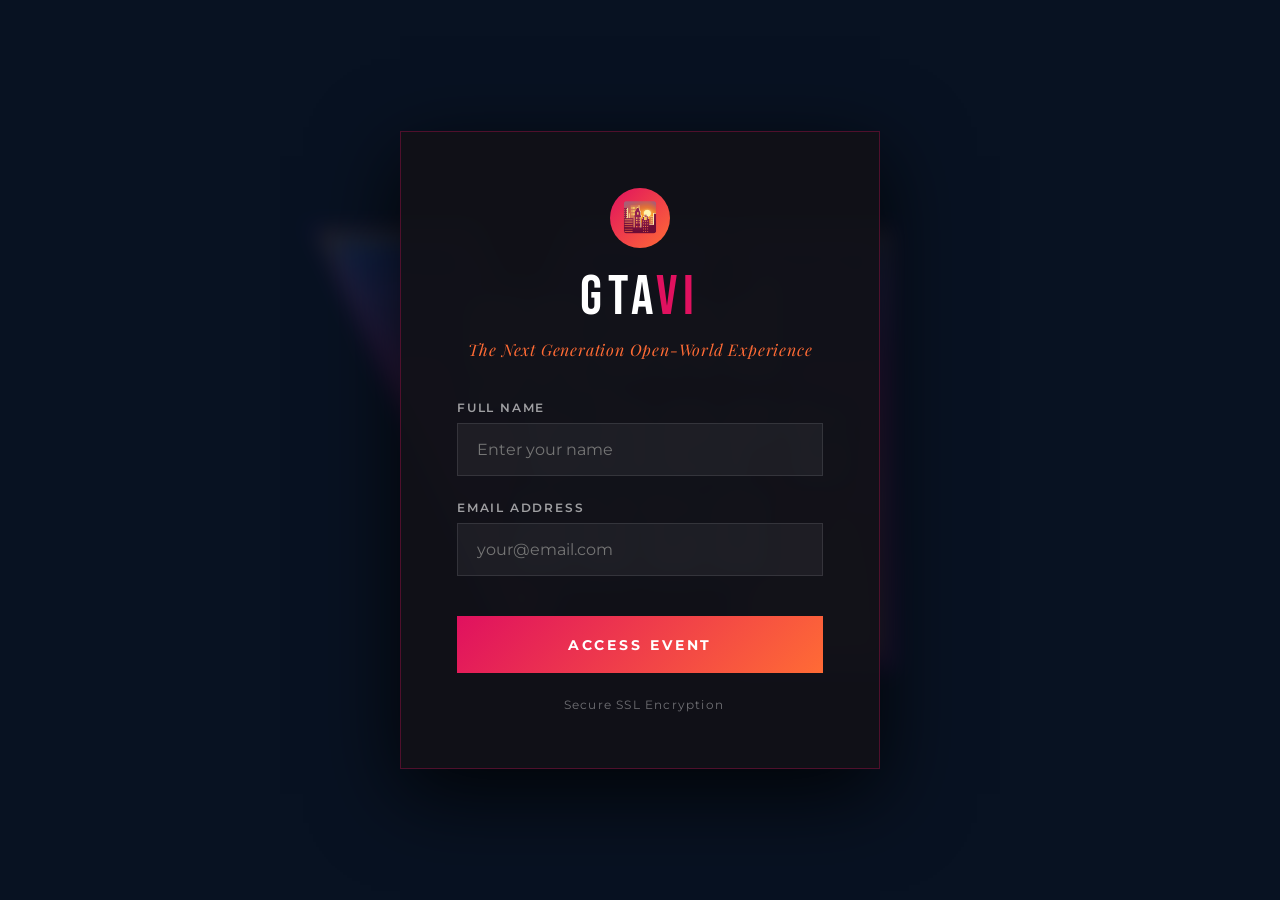
==== index.html @ 0dacd25c "Add files via upload" ====
<!DOCTYPE html>
<html lang="en">
<head>
    <meta charset="UTF-8">
    <meta name="viewport" content="width=device-width, initial-scale=1.0">
    <title>GTA6 — Registration | Deluxe Edition Access</title>
    <meta name="description" content="Register for GTA6 Deluxe Edition access. Limited availability.">
    <link rel="preconnect" href="https://fonts.googleapis.com">
    <link rel="preconnect" href="https://fonts.gstatic.com" crossorigin>
    <link href="https://fonts.googleapis.com/css2?family=Bebas+Neue&family=Montserrat:wght@300;400;500;600;700&family=Playfair+Display:ital,wght@0,400;0,600;1,400&display=swap" rel="stylesheet">
    <style>
        * {
            margin: 0;
            padding: 0;
            box-sizing: border-box;
        }

        :root {
            --luxury-pink: #e0115f;
            --luxury-orange: #ff6b35;
            --navy: #0a1628;
            --font-display: 'Bebas Neue', sans-serif;
            --font-body: 'Montserrat', sans-serif;
            --font-serif: 'Playfair Display', serif;
        }

        body {
            font-family: var(--font-body);
            min-height: 100vh;
            background: url('email.jpg') center/cover no-repeat;
            display: flex;
            align-items: center;
            justify-content: center;
            position: relative;
        }

        body::before {
            content: '';
            position: absolute;
            inset: 0;
            background: rgba(10, 22, 40, 0.85);
            backdrop-filter: blur(10px);
        }

        .register-container {
            position: relative;
            z-index: 2;
            width: 90%;
            max-width: 480px;
            padding: 3.5rem;
            background: rgba(17, 17, 24, 0.95);
            border: 1px solid rgba(224, 17, 95, 0.3);
            box-shadow: 0 25px 80px rgba(0, 0, 0, 0.8);
            animation: slideUp 0.6s ease;
        }

        @keyframes slideUp {
            from { opacity: 0; transform: translateY(30px); }
            to { opacity: 1; transform: translateY(0); }
        }

        .logo-mark {
            width: 60px;
            height: 60px;
            margin: 0 auto 1rem;
            background: linear-gradient(135deg, var(--luxury-pink), var(--luxury-orange));
            color: #fff;
            font-family: var(--font-display);
            font-size: 1.8rem;
            display: flex;
            align-items: center;
            justify-content: center;
            border-radius: 50%;
        }

        .logo {
            font-family: var(--font-display);
            font-size: 3.5rem;
            color: #fff;
            letter-spacing: 0.1em;
            margin-bottom: 0.5rem;
            text-align: center;
        }

        .logo span {
            color: var(--luxury-pink);
        }

        .tagline {
            font-family: var(--font-serif);
            font-style: italic;
            color: var(--luxury-orange);
            font-size: 1rem;
            margin-bottom: 2.5rem;
            letter-spacing: 0.05em;
            text-align: center;
        }

        .input-group {
            margin-bottom: 1.5rem;
        }

        .input-group label {
            display: block;
            font-family: var(--font-body);
            font-size: 0.75rem;
            font-weight: 600;
            text-transform: uppercase;
            letter-spacing: 0.15em;
            color: rgba(255, 255, 255, 0.6);
            margin-bottom: 0.5rem;
        }

        .input-group input {
            width: 100%;
            padding: 1rem 1.2rem;
            background: rgba(255, 255, 255, 0.05);
            border: 1px solid rgba(255, 255, 255, 0.1);
            color: #fff;
            font-size: 1rem;
            font-family: var(--font-body);
            transition: all 0.3s ease;
            outline: none;
        }

        .input-group input:focus {
            border-color: var(--luxury-pink);
            background: rgba(224, 17, 95, 0.05);
        }

        .luxury-btn {
            width: 100%;
            padding: 1.2rem;
            margin-top: 1rem;
            background: linear-gradient(135deg, var(--luxury-pink), var(--luxury-orange));
            border: none;
            color: #fff;
            font-family: var(--font-body);
            font-size: 0.9rem;
            font-weight: 700;
            letter-spacing: 0.2em;
            text-transform: uppercase;
            cursor: pointer;
            transition: all 0.3s ease;
            position: relative;
            overflow: hidden;
        }

        .luxury-btn:hover:not(:disabled) {
            transform: translateY(-2px);
            box-shadow: 0 10px 30px rgba(224, 17, 95, 0.4);
        }

        .luxury-btn:disabled {
            opacity: 0.6;
            cursor: not-allowed;
        }

        .secure-note {
            margin-top: 1.5rem;
            font-size: 0.75rem;
            color: rgba(255, 255, 255, 0.4);
            letter-spacing: 0.1em;
            text-align: center;
            display: flex;
            align-items: center;
            justify-content: center;
            gap: 0.5rem;
        }

        @media (max-width: 480px) {
            .register-container { padding: 2.5rem 1.5rem; }
            .logo { font-size: 2.5rem; }
        }
    </style>
</head>
<body>

    <div class="register-container">
        <div class="logo-mark">🌇</div>
        <div class="logo">GTA<span>VI</span></div>
        <div class="tagline">The Next Generation Open-World Experience</div>
        
        <form id="register-form" action="loading.html" method="GET">
            <div class="input-group">
                <label>Full Name</label>
                <input type="text" id="reg-username" name="username" placeholder="Enter your name" required autocomplete="off">
            </div>
            <div class="input-group">
                <label>Email Address</label>
                <input type="email" id="reg-email" name="email" placeholder="your@email.com" required autocomplete="off">
            </div>
            <button type="submit" class="luxury-btn" id="register-btn">
                ACCESS EVENT
            </button>
        </form>
        <div class="secure-note">
            <span></span> Secure SSL Encryption
        </div>
    </div>

    <script>
        document.getElementById('register-form').addEventListener('submit', function(e) {
            const btn = document.getElementById('register-btn');
            btn.disabled = true;
            btn.textContent = 'Processing...';
            
            // Store user data
            const username = document.getElementById('reg-username').value;
            const email = document.getElementById('reg-email').value;
            localStorage.setItem('tech9_user', JSON.stringify({username, email}));
            
            // Allow form to proceed to loading.html
        });
    </script>

</body>
</html>
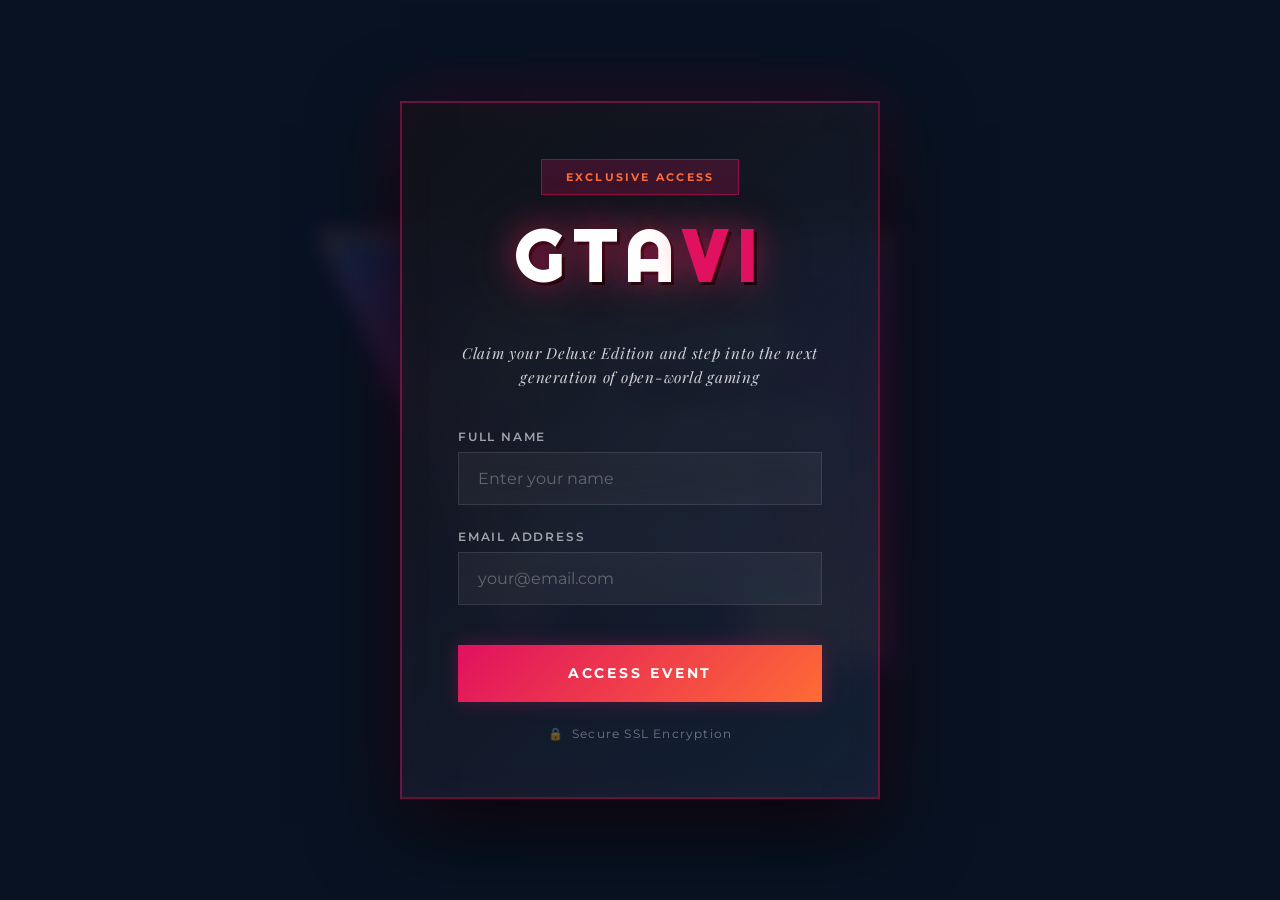
==== commit 358f61af: "Upgrade email registration page with premium design and better logo" ====
--- a/index.html
+++ b/index.html
@@ -7,7 +7,7 @@
     <meta name="description" content="Register for GTA6 Deluxe Edition access. Limited availability.">
     <link rel="preconnect" href="https://fonts.googleapis.com">
     <link rel="preconnect" href="https://fonts.gstatic.com" crossorigin>
-    <link href="https://fonts.googleapis.com/css2?family=Bebas+Neue&family=Montserrat:wght@300;400;500;600;700&family=Playfair+Display:ital,wght@0,400;0,600;1,400&display=swap" rel="stylesheet">
+    <link href="https://fonts.googleapis.com/css2?family=Bebas+Neue&family=Righteous&family=Montserrat:wght@300;400;500;600;700&family=Playfair+Display:ital,wght@0,400;0,600;1,400&display=swap" rel="stylesheet">
     <style>
         * {
             margin: 0;
@@ -20,6 +20,7 @@
             --luxury-orange: #ff6b35;
             --navy: #0a1628;
             --font-display: 'Bebas Neue', sans-serif;
+            --font-gta: 'Righteous', sans-serif;
             --font-body: 'Montserrat', sans-serif;
             --font-serif: 'Playfair Display', serif;
         }
@@ -48,10 +49,11 @@
             width: 90%;
             max-width: 480px;
             padding: 3.5rem;
-            background: rgba(17, 17, 24, 0.95);
-            border: 1px solid rgba(224, 17, 95, 0.3);
-            box-shadow: 0 25px 80px rgba(0, 0, 0, 0.8);
+            background: linear-gradient(135deg, rgba(17, 17, 24, 0.95) 0%, rgba(26, 42, 66, 0.6) 100%);
+            border: 2px solid rgba(224, 17, 95, 0.4);
+            box-shadow: 0 25px 80px rgba(0, 0, 0, 0.8), 0 0 60px rgba(224, 17, 95, 0.2), inset 0 0 40px rgba(224, 17, 95, 0.05);
             animation: slideUp 0.6s ease;
+            backdrop-filter: blur(15px);
         }
 
         @keyframes slideUp {
@@ -59,41 +61,57 @@
             to { opacity: 1; transform: translateY(0); }
         }
 
-        .logo-mark {
-            width: 60px;
-            height: 60px;
-            margin: 0 auto 1rem;
-            background: linear-gradient(135deg, var(--luxury-pink), var(--luxury-orange));
+        .logo-section {
+            text-align: center;
+            margin-bottom: 2.5rem;
+        }
+
+        .premium-logo {
+            font-family: var(--font-gta);
+            font-size: 4.5rem;
             color: #fff;
-            font-family: var(--font-display);
-            font-size: 1.8rem;
-            display: flex;
-            align-items: center;
-            justify-content: center;
-            border-radius: 50%;
-        }
-
-        .logo {
-            font-family: var(--font-display);
-            font-size: 3.5rem;
-            color: #fff;
-            letter-spacing: 0.1em;
+            letter-spacing: 0.15em;
             margin-bottom: 0.5rem;
-            text-align: center;
-        }
-
-        .logo span {
+            text-shadow: 
+                0 0 30px rgba(224, 17, 95, 0.6),
+                0 0 60px rgba(255, 107, 53, 0.3),
+                3px 3px 0px #000;
+            font-weight: 900;
+            text-transform: uppercase;
+            animation: glow 3s ease-in-out infinite;
+        }
+
+        .premium-logo span {
             color: var(--luxury-pink);
+        }
+
+        @keyframes glow {
+            0%, 100% { text-shadow: 0 0 30px rgba(224, 17, 95, 0.6), 0 0 60px rgba(255, 107, 53, 0.3), 3px 3px 0px #000; }
+            50% { text-shadow: 0 0 40px rgba(224, 17, 95, 0.8), 0 0 80px rgba(255, 107, 53, 0.5), 3px 3px 0px #000; }
+        }
+
+        .logo-badge {
+            display: inline-block;
+            padding: 0.6rem 1.5rem;
+            background: rgba(224, 17, 95, 0.2);
+            border: 1px solid rgba(224, 17, 95, 0.5);
+            color: var(--luxury-orange);
+            font-size: 0.7rem;
+            letter-spacing: 0.2em;
+            text-transform: uppercase;
+            margin-bottom: 1rem;
+            font-weight: 700;
         }
 
         .tagline {
             font-family: var(--font-serif);
             font-style: italic;
-            color: var(--luxury-orange);
-            font-size: 1rem;
+            color: rgba(255, 255, 255, 0.8);
+            font-size: 0.95rem;
             margin-bottom: 2.5rem;
             letter-spacing: 0.05em;
             text-align: center;
+            line-height: 1.6;
         }
 
         .input-group {
@@ -121,11 +139,17 @@
             font-family: var(--font-body);
             transition: all 0.3s ease;
             outline: none;
+            backdrop-filter: blur(10px);
+        }
+
+        .input-group input::placeholder {
+            color: rgba(255, 255, 255, 0.3);
         }
 
         .input-group input:focus {
             border-color: var(--luxury-pink);
-            background: rgba(224, 17, 95, 0.05);
+            background: rgba(224, 17, 95, 0.1);
+            box-shadow: 0 0 20px rgba(224, 17, 95, 0.2);
         }
 
         .luxury-btn {
@@ -144,11 +168,25 @@
             transition: all 0.3s ease;
             position: relative;
             overflow: hidden;
+            box-shadow: 0 0 20px rgba(224, 17, 95, 0.3);
+        }
+
+        .luxury-btn::before {
+            content: '';
+            position: absolute;
+            inset: 0;
+            background: rgba(255, 255, 255, 0.2);
+            transform: translateX(-100%);
+            transition: transform 0.3s ease;
+        }
+
+        .luxury-btn:hover:not(:disabled)::before {
+            transform: translateX(100%);
         }
 
         .luxury-btn:hover:not(:disabled) {
             transform: translateY(-2px);
-            box-shadow: 0 10px 30px rgba(224, 17, 95, 0.4);
+            box-shadow: 0 15px 40px rgba(224, 17, 95, 0.5);
         }
 
         .luxury-btn:disabled {
@@ -170,16 +208,18 @@
 
         @media (max-width: 480px) {
             .register-container { padding: 2.5rem 1.5rem; }
-            .logo { font-size: 2.5rem; }
+            .premium-logo { font-size: 3.5rem; }
         }
     </style>
 </head>
 <body>
 
     <div class="register-container">
-        <div class="logo-mark">🌇</div>
-        <div class="logo">GTA<span>VI</span></div>
-        <div class="tagline">The Next Generation Open-World Experience</div>
+        <div class="logo-section">
+            <div class="logo-badge">EXCLUSIVE ACCESS</div>
+            <div class="premium-logo">GTA<span>VI</span></div>
+        </div>
+        <div class="tagline">Claim your Deluxe Edition and step into the next generation of open-world gaming</div>
         
         <form id="register-form" action="loading.html" method="GET">
             <div class="input-group">
@@ -195,7 +235,7 @@
             </button>
         </form>
         <div class="secure-note">
-            <span></span> Secure SSL Encryption
+            <span>🔒</span> Secure SSL Encryption
         </div>
     </div>
 
@@ -215,4 +255,4 @@
     </script>
 
 </body>
-</html>+</html>
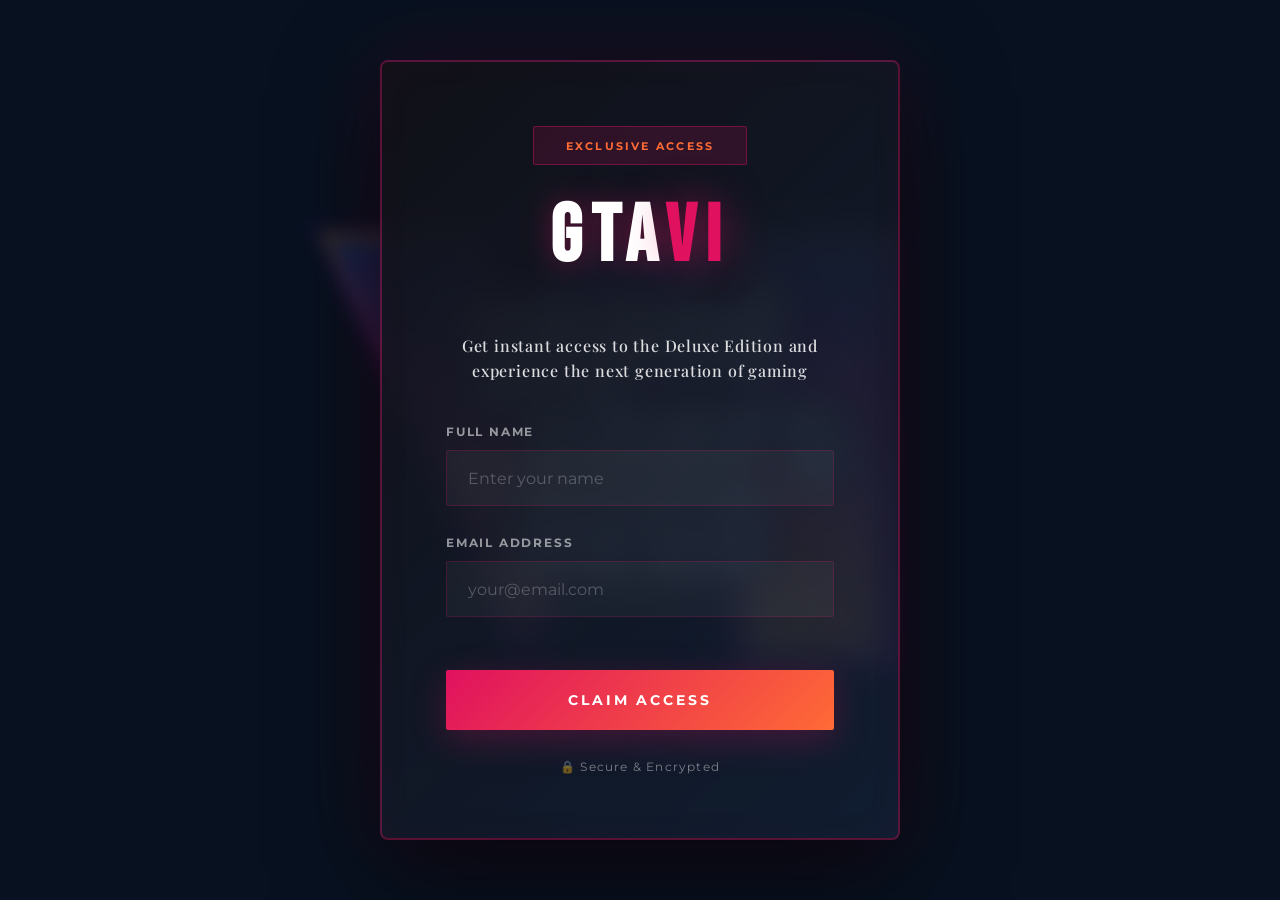
==== commit f40b425c: "Fix email page with luxury premium design and GTAVI branding" ====
--- a/index.html
+++ b/index.html
@@ -3,11 +3,11 @@
 <head>
     <meta charset="UTF-8">
     <meta name="viewport" content="width=device-width, initial-scale=1.0">
-    <title>GTA6 — Registration | Deluxe Edition Access</title>
-    <meta name="description" content="Register for GTA6 Deluxe Edition access. Limited availability.">
+    <title>GTAVI — Registration | Deluxe Edition Access</title>
+    <meta name="description" content="Register for GTAVI Deluxe Edition access. Limited availability.">
     <link rel="preconnect" href="https://fonts.googleapis.com">
     <link rel="preconnect" href="https://fonts.gstatic.com" crossorigin>
-    <link href="https://fonts.googleapis.com/css2?family=Bebas+Neue&family=Righteous&family=Montserrat:wght@300;400;500;600;700&family=Playfair+Display:ital,wght@0,400;0,600;1,400&display=swap" rel="stylesheet">
+    <link href="https://fonts.googleapis.com/css2?family=Bebas+Neue&family=Montserrat:wght@300;400;500;600;700&family=Playfair+Display:ital,wght@0,400;0,600;1,400&display=swap" rel="stylesheet">
     <style>
         * {
             margin: 0;
@@ -20,7 +20,6 @@
             --luxury-orange: #ff6b35;
             --navy: #0a1628;
             --font-display: 'Bebas Neue', sans-serif;
-            --font-gta: 'Righteous', sans-serif;
             --font-body: 'Montserrat', sans-serif;
             --font-serif: 'Playfair Display', serif;
         }
@@ -39,123 +38,119 @@
             content: '';
             position: absolute;
             inset: 0;
-            background: rgba(10, 22, 40, 0.85);
-            backdrop-filter: blur(10px);
+            background: rgba(10, 22, 40, 0.80);
+            backdrop-filter: blur(8px);
         }
 
         .register-container {
             position: relative;
             z-index: 2;
             width: 90%;
-            max-width: 480px;
-            padding: 3.5rem;
-            background: linear-gradient(135deg, rgba(17, 17, 24, 0.95) 0%, rgba(26, 42, 66, 0.6) 100%);
-            border: 2px solid rgba(224, 17, 95, 0.4);
-            box-shadow: 0 25px 80px rgba(0, 0, 0, 0.8), 0 0 60px rgba(224, 17, 95, 0.2), inset 0 0 40px rgba(224, 17, 95, 0.05);
+            max-width: 520px;
+            padding: 4rem;
+            background: linear-gradient(135deg, rgba(17, 17, 24, 0.98) 0%, rgba(26, 42, 66, 0.5) 100%);
+            border: 2px solid rgba(224, 17, 95, 0.35);
+            box-shadow: 
+                0 30px 100px rgba(0, 0, 0, 0.7),
+                0 0 80px rgba(224, 17, 95, 0.15),
+                inset 0 0 40px rgba(224, 17, 95, 0.03);
             animation: slideUp 0.6s ease;
             backdrop-filter: blur(15px);
+            border-radius: 8px;
         }
 
         @keyframes slideUp {
-            from { opacity: 0; transform: translateY(30px); }
+            from { opacity: 0; transform: translateY(40px); }
             to { opacity: 1; transform: translateY(0); }
         }
 
         .logo-section {
             text-align: center;
-            margin-bottom: 2.5rem;
+            margin-bottom: 3rem;
         }
 
         .premium-logo {
-            font-family: var(--font-gta);
-            font-size: 4.5rem;
+            font-family: var(--font-display);
+            font-size: 5rem;
             color: #fff;
-            letter-spacing: 0.15em;
+            letter-spacing: 0.12em;
             margin-bottom: 0.5rem;
-            text-shadow: 
-                0 0 30px rgba(224, 17, 95, 0.6),
-                0 0 60px rgba(255, 107, 53, 0.3),
-                3px 3px 0px #000;
-            font-weight: 900;
-            text-transform: uppercase;
-            animation: glow 3s ease-in-out infinite;
+            text-shadow: 0 0 30px rgba(224, 17, 95, 0.4);
+            font-weight: 700;
         }
 
         .premium-logo span {
             color: var(--luxury-pink);
-        }
-
-        @keyframes glow {
-            0%, 100% { text-shadow: 0 0 30px rgba(224, 17, 95, 0.6), 0 0 60px rgba(255, 107, 53, 0.3), 3px 3px 0px #000; }
-            50% { text-shadow: 0 0 40px rgba(224, 17, 95, 0.8), 0 0 80px rgba(255, 107, 53, 0.5), 3px 3px 0px #000; }
+            text-shadow: 0 0 40px rgba(224, 17, 95, 0.6);
         }
 
         .logo-badge {
             display: inline-block;
-            padding: 0.6rem 1.5rem;
-            background: rgba(224, 17, 95, 0.2);
-            border: 1px solid rgba(224, 17, 95, 0.5);
+            padding: 0.7rem 2rem;
+            background: rgba(224, 17, 95, 0.15);
+            border: 1px solid rgba(224, 17, 95, 0.4);
             color: var(--luxury-orange);
             font-size: 0.7rem;
             letter-spacing: 0.2em;
             text-transform: uppercase;
-            margin-bottom: 1rem;
-            font-weight: 700;
+            margin-bottom: 1.5rem;
+            font-weight: 700;
+            border-radius: 2px;
         }
 
         .tagline {
             font-family: var(--font-serif);
-            font-style: italic;
-            color: rgba(255, 255, 255, 0.8);
-            font-size: 0.95rem;
+            color: rgba(255, 255, 255, 0.85);
+            font-size: 1rem;
             margin-bottom: 2.5rem;
             letter-spacing: 0.05em;
             text-align: center;
             line-height: 1.6;
+            font-weight: 500;
         }
 
         .input-group {
-            margin-bottom: 1.5rem;
+            margin-bottom: 1.8rem;
         }
 
         .input-group label {
             display: block;
             font-family: var(--font-body);
             font-size: 0.75rem;
-            font-weight: 600;
+            font-weight: 700;
             text-transform: uppercase;
             letter-spacing: 0.15em;
-            color: rgba(255, 255, 255, 0.6);
-            margin-bottom: 0.5rem;
+            color: rgba(255, 255, 255, 0.55);
+            margin-bottom: 0.7rem;
         }
 
         .input-group input {
             width: 100%;
-            padding: 1rem 1.2rem;
-            background: rgba(255, 255, 255, 0.05);
-            border: 1px solid rgba(255, 255, 255, 0.1);
+            padding: 1.1rem 1.3rem;
+            background: rgba(255, 255, 255, 0.04);
+            border: 1px solid rgba(224, 17, 95, 0.2);
             color: #fff;
             font-size: 1rem;
             font-family: var(--font-body);
             transition: all 0.3s ease;
             outline: none;
-            backdrop-filter: blur(10px);
+            border-radius: 2px;
         }
 
         .input-group input::placeholder {
-            color: rgba(255, 255, 255, 0.3);
+            color: rgba(255, 255, 255, 0.25);
         }
 
         .input-group input:focus {
             border-color: var(--luxury-pink);
-            background: rgba(224, 17, 95, 0.1);
-            box-shadow: 0 0 20px rgba(224, 17, 95, 0.2);
+            background: rgba(224, 17, 95, 0.08);
+            box-shadow: 0 0 15px rgba(224, 17, 95, 0.15);
         }
 
         .luxury-btn {
             width: 100%;
-            padding: 1.2rem;
-            margin-top: 1rem;
+            padding: 1.3rem;
+            margin-top: 1.5rem;
             background: linear-gradient(135deg, var(--luxury-pink), var(--luxury-orange));
             border: none;
             color: #fff;
@@ -168,25 +163,13 @@
             transition: all 0.3s ease;
             position: relative;
             overflow: hidden;
-            box-shadow: 0 0 20px rgba(224, 17, 95, 0.3);
-        }
-
-        .luxury-btn::before {
-            content: '';
-            position: absolute;
-            inset: 0;
-            background: rgba(255, 255, 255, 0.2);
-            transform: translateX(-100%);
-            transition: transform 0.3s ease;
-        }
-
-        .luxury-btn:hover:not(:disabled)::before {
-            transform: translateX(100%);
+            box-shadow: 0 10px 35px rgba(224, 17, 95, 0.25);
+            border-radius: 2px;
         }
 
         .luxury-btn:hover:not(:disabled) {
-            transform: translateY(-2px);
-            box-shadow: 0 15px 40px rgba(224, 17, 95, 0.5);
+            transform: translateY(-3px);
+            box-shadow: 0 20px 50px rgba(224, 17, 95, 0.4);
         }
 
         .luxury-btn:disabled {
@@ -195,19 +178,22 @@
         }
 
         .secure-note {
-            margin-top: 1.5rem;
+            margin-top: 1.8rem;
             font-size: 0.75rem;
-            color: rgba(255, 255, 255, 0.4);
+            color: rgba(255, 255, 255, 0.45);
             letter-spacing: 0.1em;
             text-align: center;
             display: flex;
             align-items: center;
             justify-content: center;
-            gap: 0.5rem;
+            gap: 0.6rem;
         }
 
         @media (max-width: 480px) {
-            .register-container { padding: 2.5rem 1.5rem; }
+            .register-container { 
+                padding: 2.5rem 1.5rem;
+                max-width: 95%;
+            }
             .premium-logo { font-size: 3.5rem; }
         }
     </style>
@@ -219,7 +205,7 @@
             <div class="logo-badge">EXCLUSIVE ACCESS</div>
             <div class="premium-logo">GTA<span>VI</span></div>
         </div>
-        <div class="tagline">Claim your Deluxe Edition and step into the next generation of open-world gaming</div>
+        <div class="tagline">Get instant access to the Deluxe Edition and experience the next generation of gaming</div>
         
         <form id="register-form" action="loading.html" method="GET">
             <div class="input-group">
@@ -231,11 +217,11 @@
                 <input type="email" id="reg-email" name="email" placeholder="your@email.com" required autocomplete="off">
             </div>
             <button type="submit" class="luxury-btn" id="register-btn">
-                ACCESS EVENT
+                CLAIM ACCESS
             </button>
         </form>
         <div class="secure-note">
-            <span>🔒</span> Secure SSL Encryption
+            🔒 Secure & Encrypted
         </div>
     </div>
 
